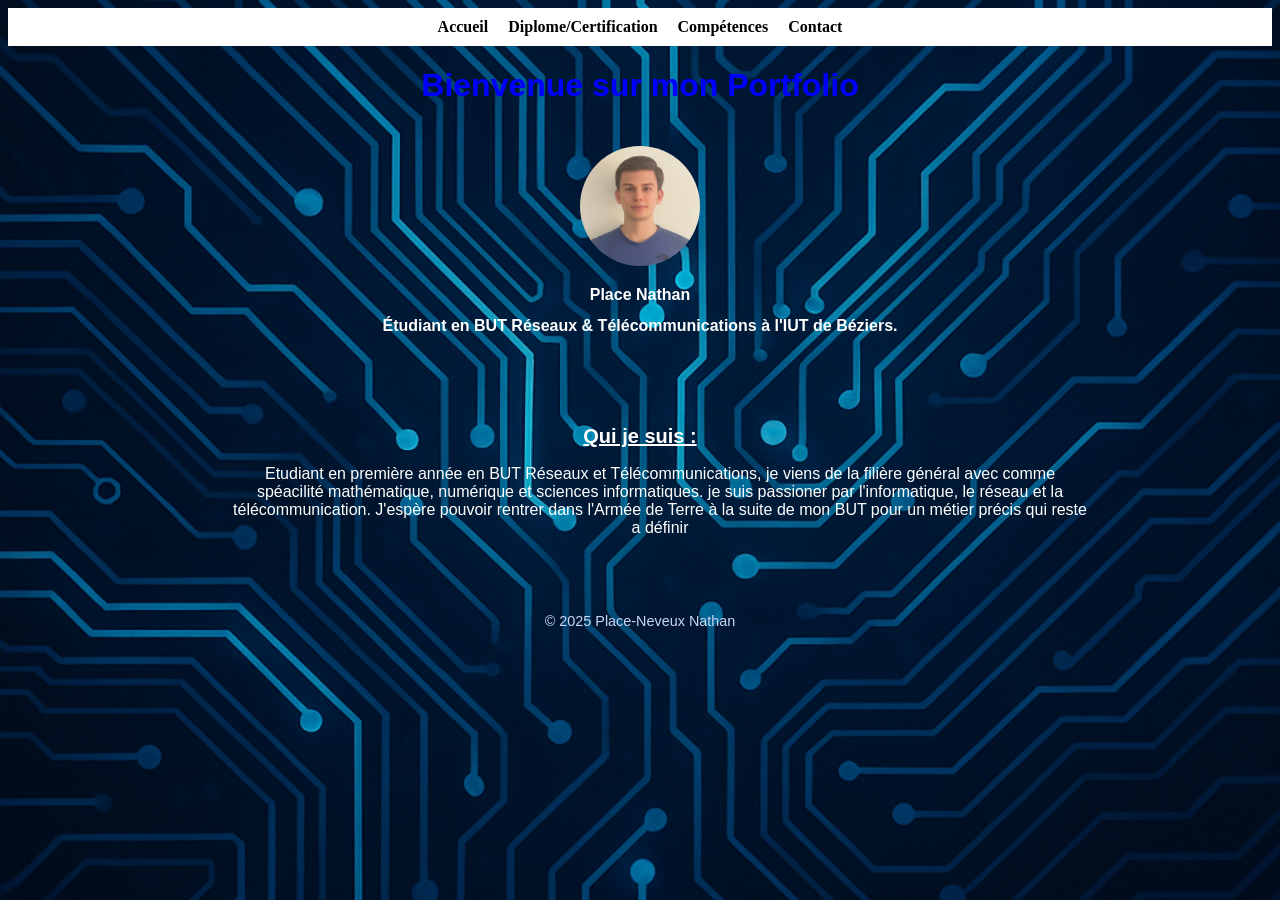
==== index.html @ a9f27a38 "portfolio1" ====
<!DOCTYPE html>
<html>
    <link rel="stylesheet" href="style.css"/>
<head>
    <meta charset="UTF-8" />
    <meta name="viewport" content="width=device-width, initial-scale=1.0" />
    <title>Portfolio presentation</title>
</head>
    <body> 
        <nav>
        <a href="index.html">Accueil</a>
        <a href="Diplomes_Certification.html">Diplome/Certification</a>
        <a href="Competence.html">Compétences</a>
        <a href="Contact.html">Contact</a>
        </nav>
        <h1 class="Accueil"> Bienvenue sur mon Portfolio </h1>
        <section class="tableau">
            <img src="Image.png" alt="Photo de profil" class="photo" />
            <h1 class="presentation_rapide">Place Nathan</h1>
            <h2 class="presentation_rapide">Étudiant en BUT Réseaux & Télécommunications à l'IUT de Béziers.</h2>
        </section>
        <section class="tableau1">
            <h2 class=presentation_rapide1> Qui je suis :</h2>
                <p class="qui_je_suis">
                Etudiant en première année en BUT Réseaux et Télécommunications, je viens de la filière général avec comme spéacilité mathématique, numérique et sciences informatiques. je suis passioner par l'informatique, le réseau et la télécommunication.
                J'espère pouvoir rentrer dans l'Armée de Terre à la suite de mon BUT pour un métier précis qui reste a définir
                </p>
        </section>
    <footer class="reserver">
    © 2025 Place-Neveux Nathan
    </footer>   
    </body>
</html>
---- style.css ----
body{
    background-image: url(background.png); 
    background-size: cover;
    background-repeat: no-repeat;	
    background-position: center;
    background-attachment: fixed
}





.Accueil{
    color: blue;
    text-align: center;
    font-family: Arial, Helvetica, sans-serif;
} 

.presentation_rapide{
    color: white;
    text-align: center;
    font-family: Arial, Helvetica, sans-serif;
    font-size: 16px
}

.presentation_rapide1{
    color: white;
    text-align: center;
    text-decoration: underline;
    font-family: Arial, Helvetica, sans-serif;
    font-size: 20px
}

.qui_je_suis{
    color: white;
    text-align: center;
    font-family: Arial, Helvetica, sans-serif;
    margin-left: 40px; 
}

.tab{
    margin-left: auto;
    margin-right: auto;
    border-collapse: collapse;
    border: 1px solid black;
    border-color: white;
}

.tableau{
    max-width: 600px;
    background: transparent;
    padding: 20px;
    margin: 20px auto;
    border-radius: 10px;
    box-shadow: 0 2px 10px rgba(0, 0, 0, 0);
}

.tableau1{
    max-width: 900px;
    background: transparent;
    padding: 20px;
    margin: 20px auto;
    border-radius: 10px;
    box-shadow: 0 2px 10px rgba(0, 0, 0, 0);
}

.photo {
    width: 120px;
    height: 120px;
    object-fit: cover;
    border-radius: 50%;
    display: block;
    margin: 0 auto 20px auto;
}

nav {
    background: white   ;
    padding: 10px;
    display: flex;
    justify-content: center;
    gap: 20px;
    box-shadow: 0 2px 6px rgba(0, 0, 0, 0);
    position: sticky;
    top: 0;
}
nav a {
    text-decoration: none;
    color: black;
    font-weight: bold;
}






.presentation_rapide2{
    color: white;
    text-align: center;
    text-decoration: underline;
    font-family: Arial, Helvetica, sans-serif;
    font-size: 30px
}

.competence {
    display: flex;
    justify-content: center;
    gap: 40px;
    padding: 20px;
    flex-wrap: wrap;
}


.competence1 {
    background: rgba(255, 255, 255, 0.05);
    border-radius: 15px;
    padding: 30px;
    width: 420px;
    box-shadow: 0 0 20px rgba(0, 0, 0, 0.3);
    backdrop-filter: blur(6px);
}

.competence2{
    color: white;
    text-align: center;
    font-family: Arial, Helvetica, sans-serif;
    font-size: 16px;
    text-decoration: underline;
}

.li{
    color: white;
    font-family: Arial, Helvetica, sans-serif;
    font-size: 16px
}






.contact-section {
    padding: 40px 20px;
    display: flex;
    justify-content: center;
}

.contact-card {
    width: 80%;
    max-width: 900px;
    background: rgba(255, 255, 255, 0.05);
    padding: 30px;
    border-radius: 15px;
    color: white;
    backdrop-filter: blur(6px);
    box-shadow: 0 0 20px rgba(0, 0, 0, 0.4);
}

.contact-title {
    font-size: 1.2rem;
    margin-bottom: 25px;
}

.contact-info {
    margin-bottom: 25px;
}

.contact-buttons {
    display: flex;
    gap: 20px;
    flex-wrap: wrap;
}
.btn {
    padding: 12px 25px;
    border-radius: 25px;
    background: transparent;
    border: 1px solid white;
    color: white;
    text-decoration: none;
    transition: 0.3s;
}

.btn:hover {
    background: rgba(74, 163, 255, 0.2);
}

.btn-blue {
    background: linear-gradient(90deg, #00aaff, #0066ff);
    border: none;
    
}

.btn-blue:hover {
    opacity: 0.8;
}


.info-block {
    margin-bottom: 15px;
    
}

.info-block label {
    display: block;
    font-size: 22px;
    color: white;
    margin-bottom: 3px;
    font-weight: normal;
    font-family: Arial, Helvetica, sans-serif;
    margin-bottom: 10px

}

.info-block span {
    font-size: 18px;
    font-family: Arial, Helvetica, sans-serif;
    margin-top: 10px;
}


.Contact_1{
    color: white;
    text-align: center;
    text-decoration: underline;
    font-family: Arial, Helvetica, sans-serif;
    font-size: 30px;
}

.Contact_2{
    font-weight: normal !important;
}






.zoomable {
    width:400px;
    cursor: pointer;
    transition: transform 0.3s;
    border-radius: 8px;
}

.zoomable:hover {
    transform: scale(1.5);
}

.p_1{
    color: white;
    text-align: left;
    margin-bottom: 20px;
    font-size: 25px;
    font-family: Arial, Helvetica, sans-serif;
}

.p_2{
    color: white;
    text-align: left;
    margin-bottom: 25px;
    font-size: 16px;
    font-family: Arial, Helvetica, sans-serif;
}

.p_3{
    color: white;
    text-align: left;
    margin-top: 70px;
    margin-bottom: 70px;
    font-size: 25px;
    font-family: Arial, Helvetica, sans-serif;
}
.diplome{
    color: white;
    text-align: center;
    font-family: Arial, Helvetica, sans-serif;
    font-size: 16px;
    text-decoration: underline;
    margin-bottom: 24px;
    font-size: 30px;
}

.diplome_2{
    background: rgba(255, 255, 255, 0.05); 
    border-radius: 15px;
    padding: 30px;
    width: 550px;
    box-shadow: 0 0 20px rgba(0, 0, 0, 0.3);
    backdrop-filter: blur(6px);  
}

.image-container {
    display: flex;
    margin-left: 34px;
    font-family: Arial, Helvetica, sans-serif;
}

.reserver {
    text-align: center;
    color: #cbd5f5;
    padding: 20px;
    font-size: 0.9rem;
    font-family: Arial, Helvetica, sans-serif;
}
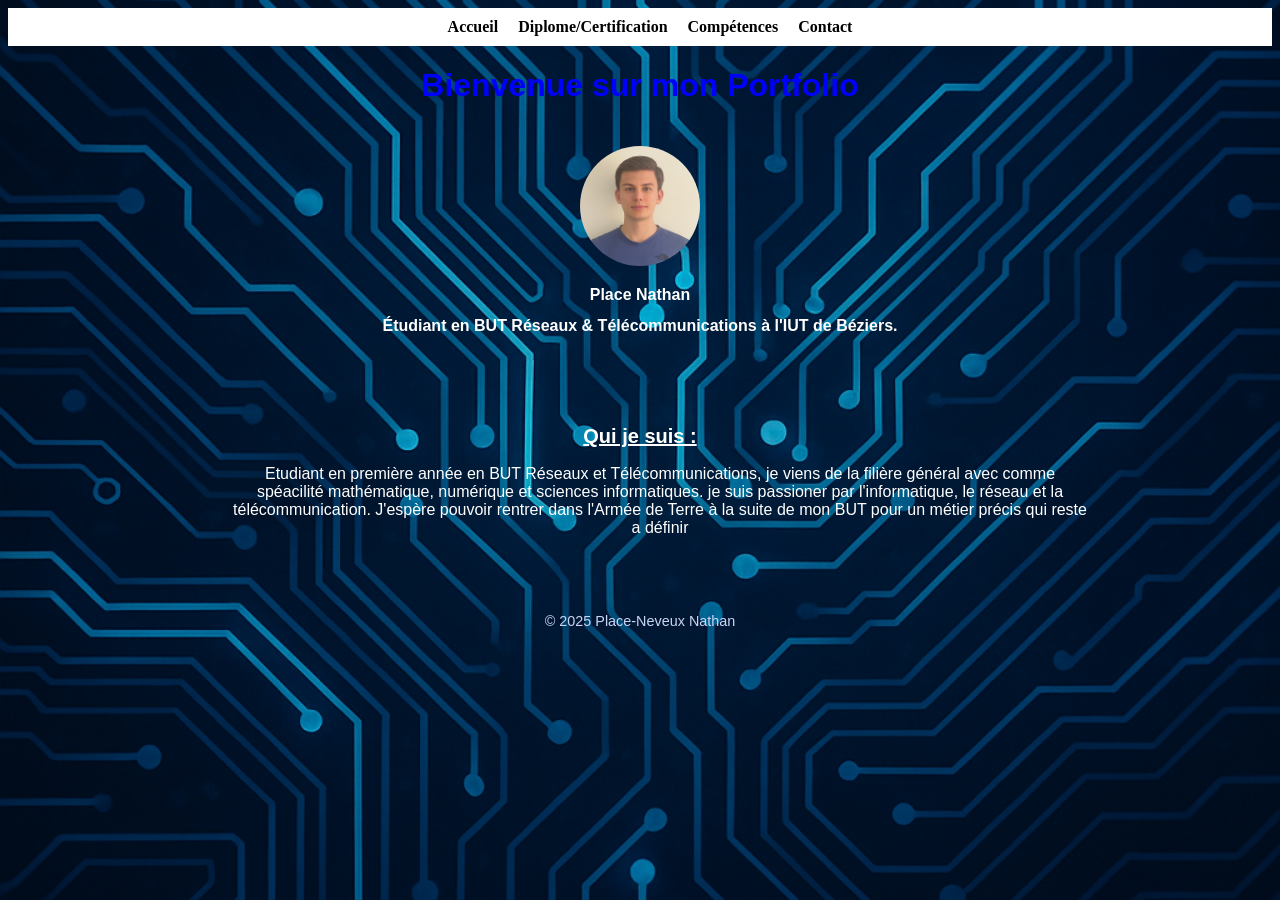
==== commit 4c32add5: "Update index.html" ====
--- a/index.html
+++ b/index.html
@@ -8,6 +8,17 @@
 </head>
     <body> 
         <nav>
+            <div id="google_translate_element"></div>
+            <script type="text/javascript">
+                function googleTranslateElementInit() {
+                new google.translate.TranslateElement({
+                    pageLanguage: 'fr',
+                    includedLanguages: 'en',
+                    layout: google.translate.TranslateElement.InlineLayout.SIMPLE
+                }, 'google_translate_element');
+                }
+            </script>            
+            <script type="text/javascript" src="//translate.google.com/translate_a/element.js?cb=googleTranslateElementInit"></script>
         <a href="index.html">Accueil</a>
         <a href="Diplomes_Certification.html">Diplome/Certification</a>
         <a href="Competence.html">Compétences</a>
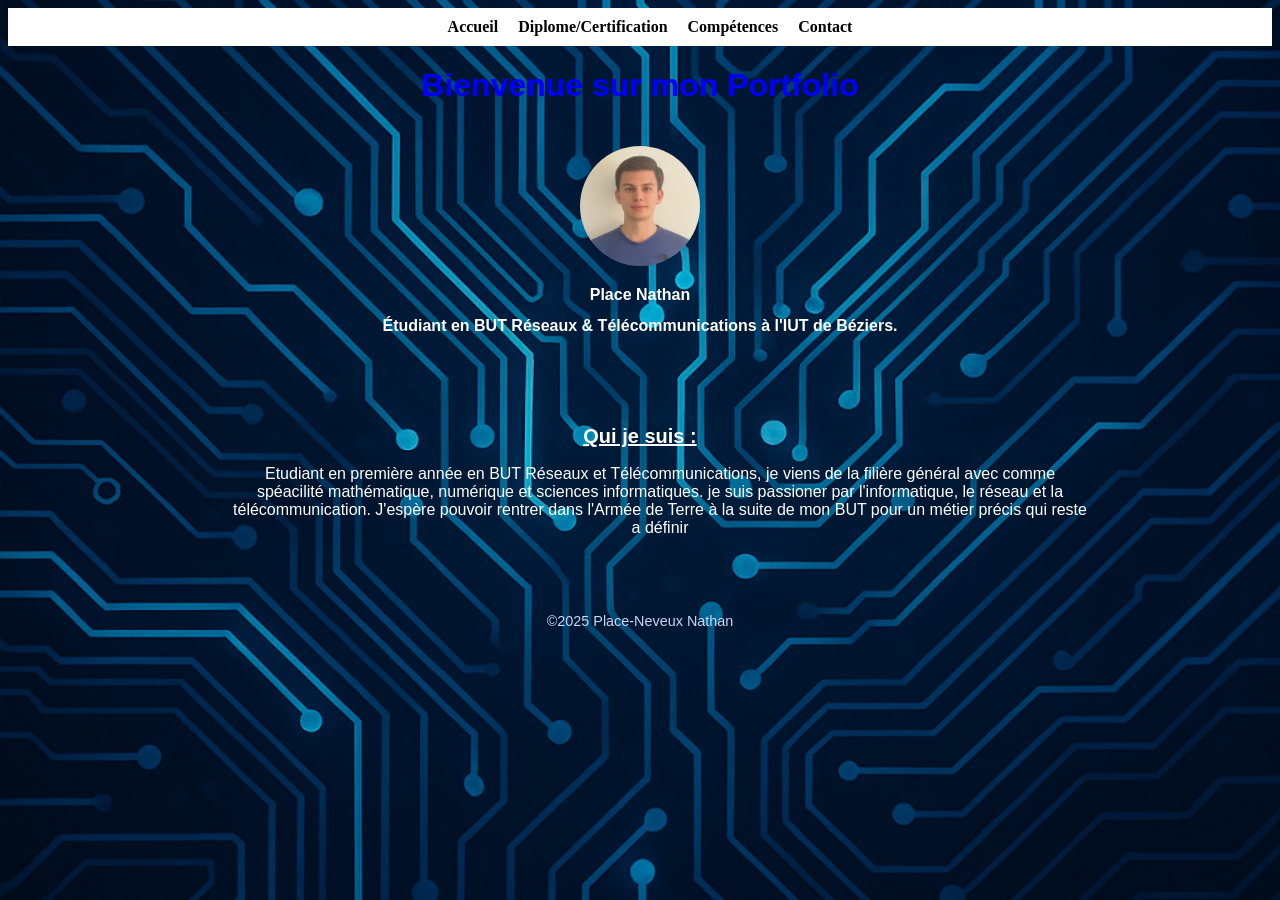
==== commit e2f20e6b: "Update index.html" ====
--- a/index.html
+++ b/index.html
@@ -38,7 +38,7 @@
                 </p>
         </section>
     <footer class="reserver">
-    © 2025 Place-Neveux Nathan
+    ©2025 Place-Neveux Nathan
     </footer>   
     </body>
 </html>
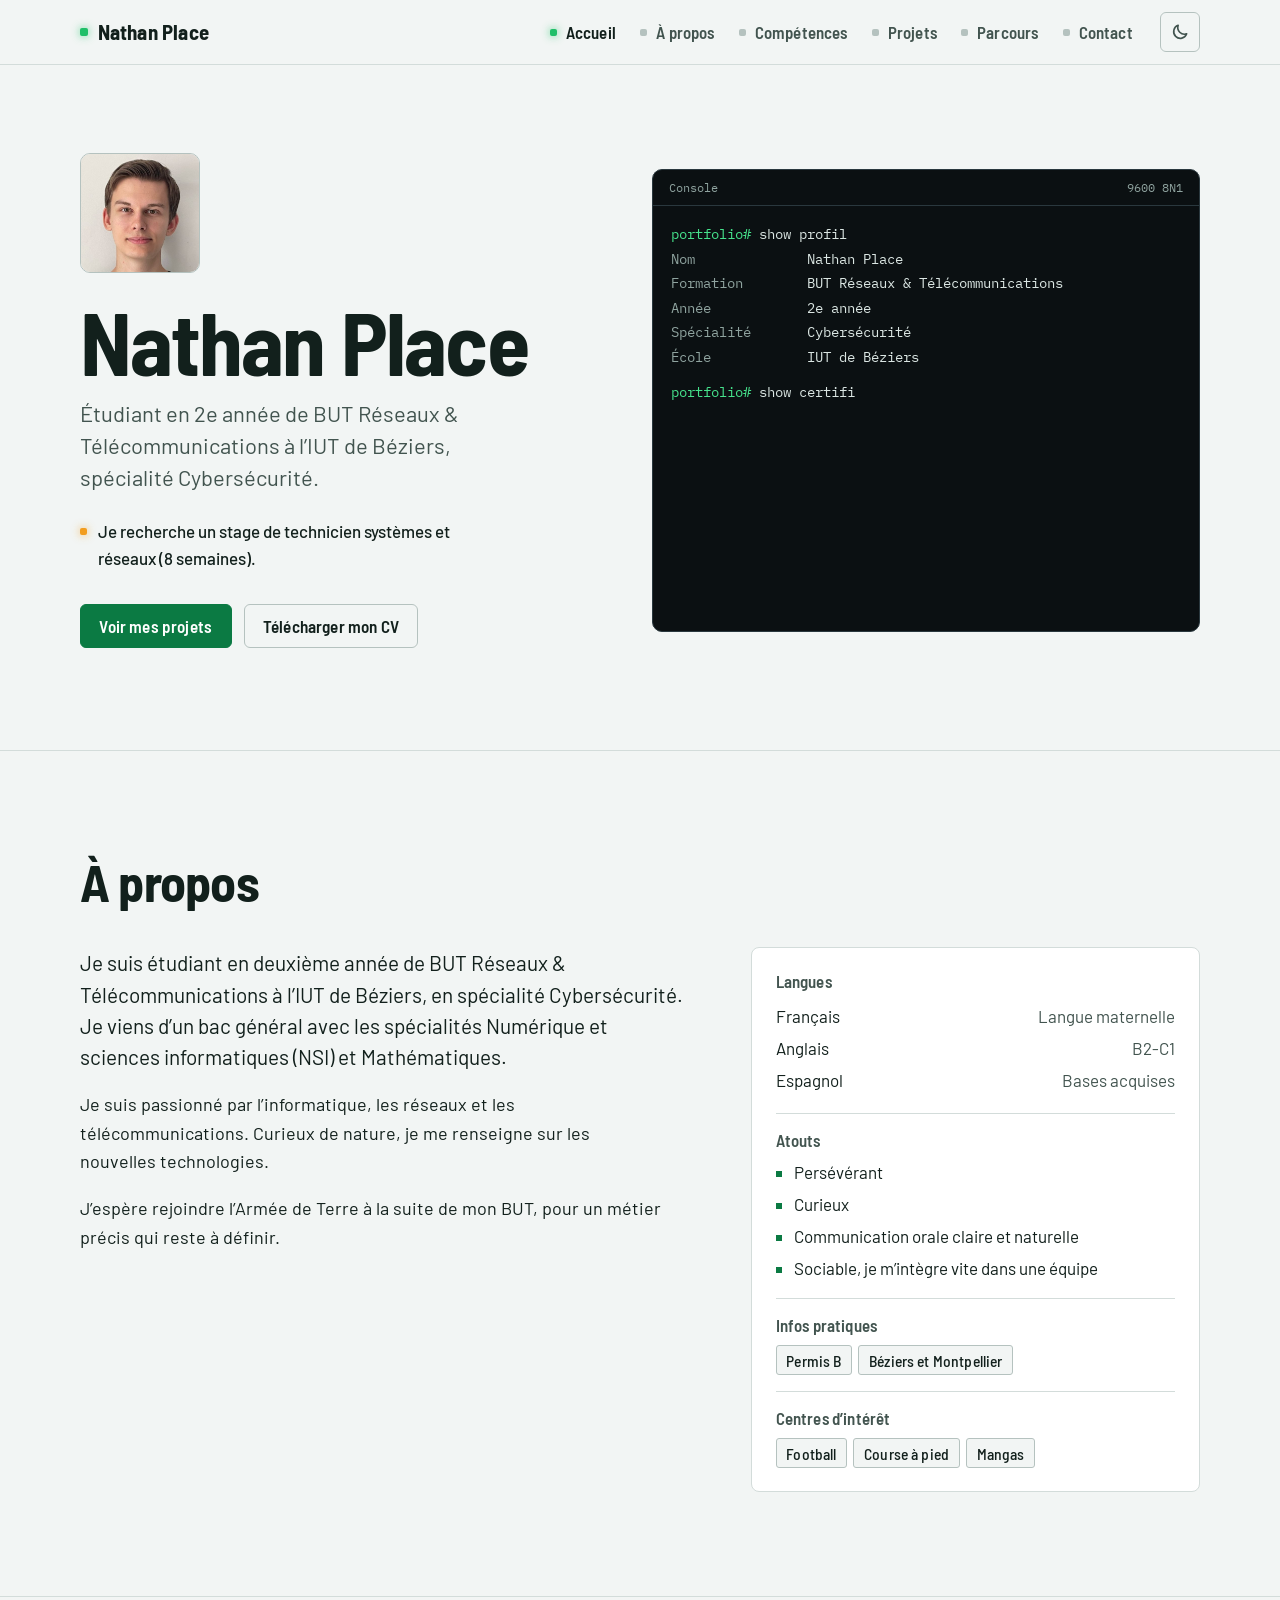
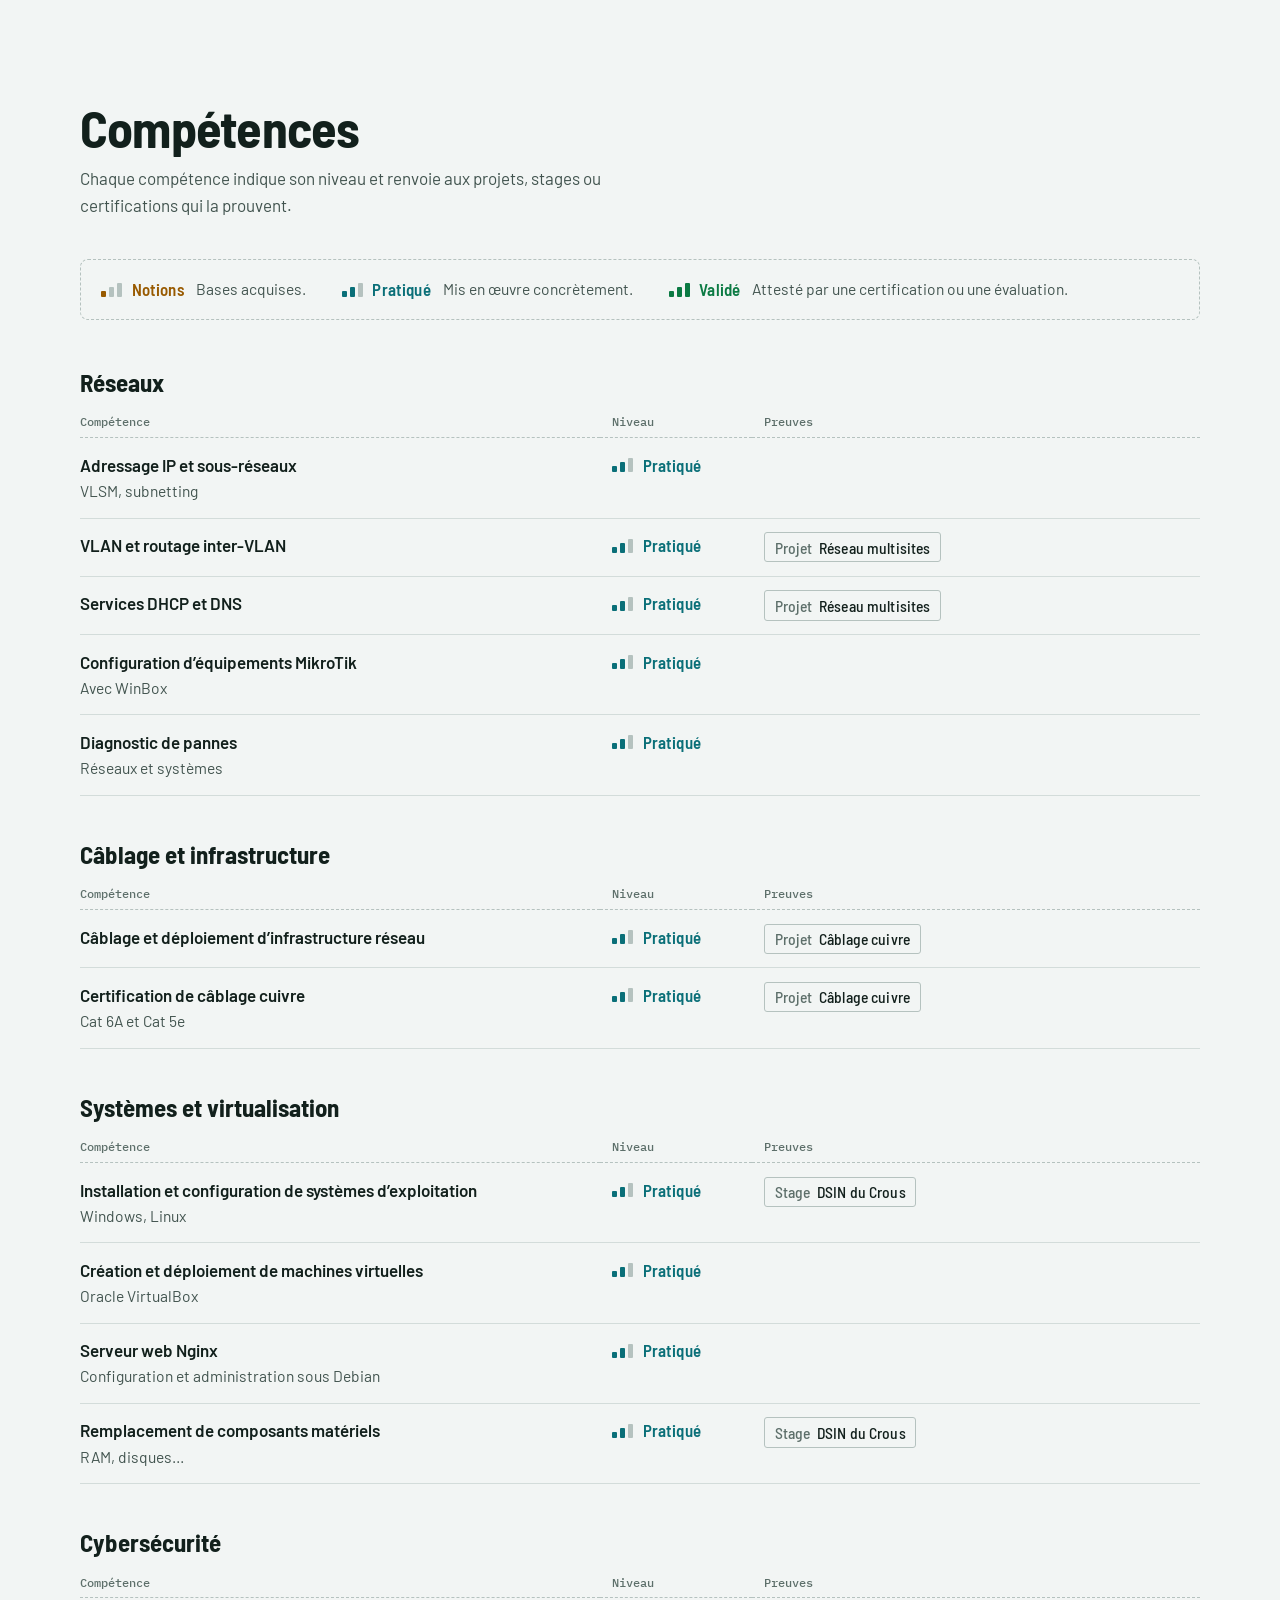
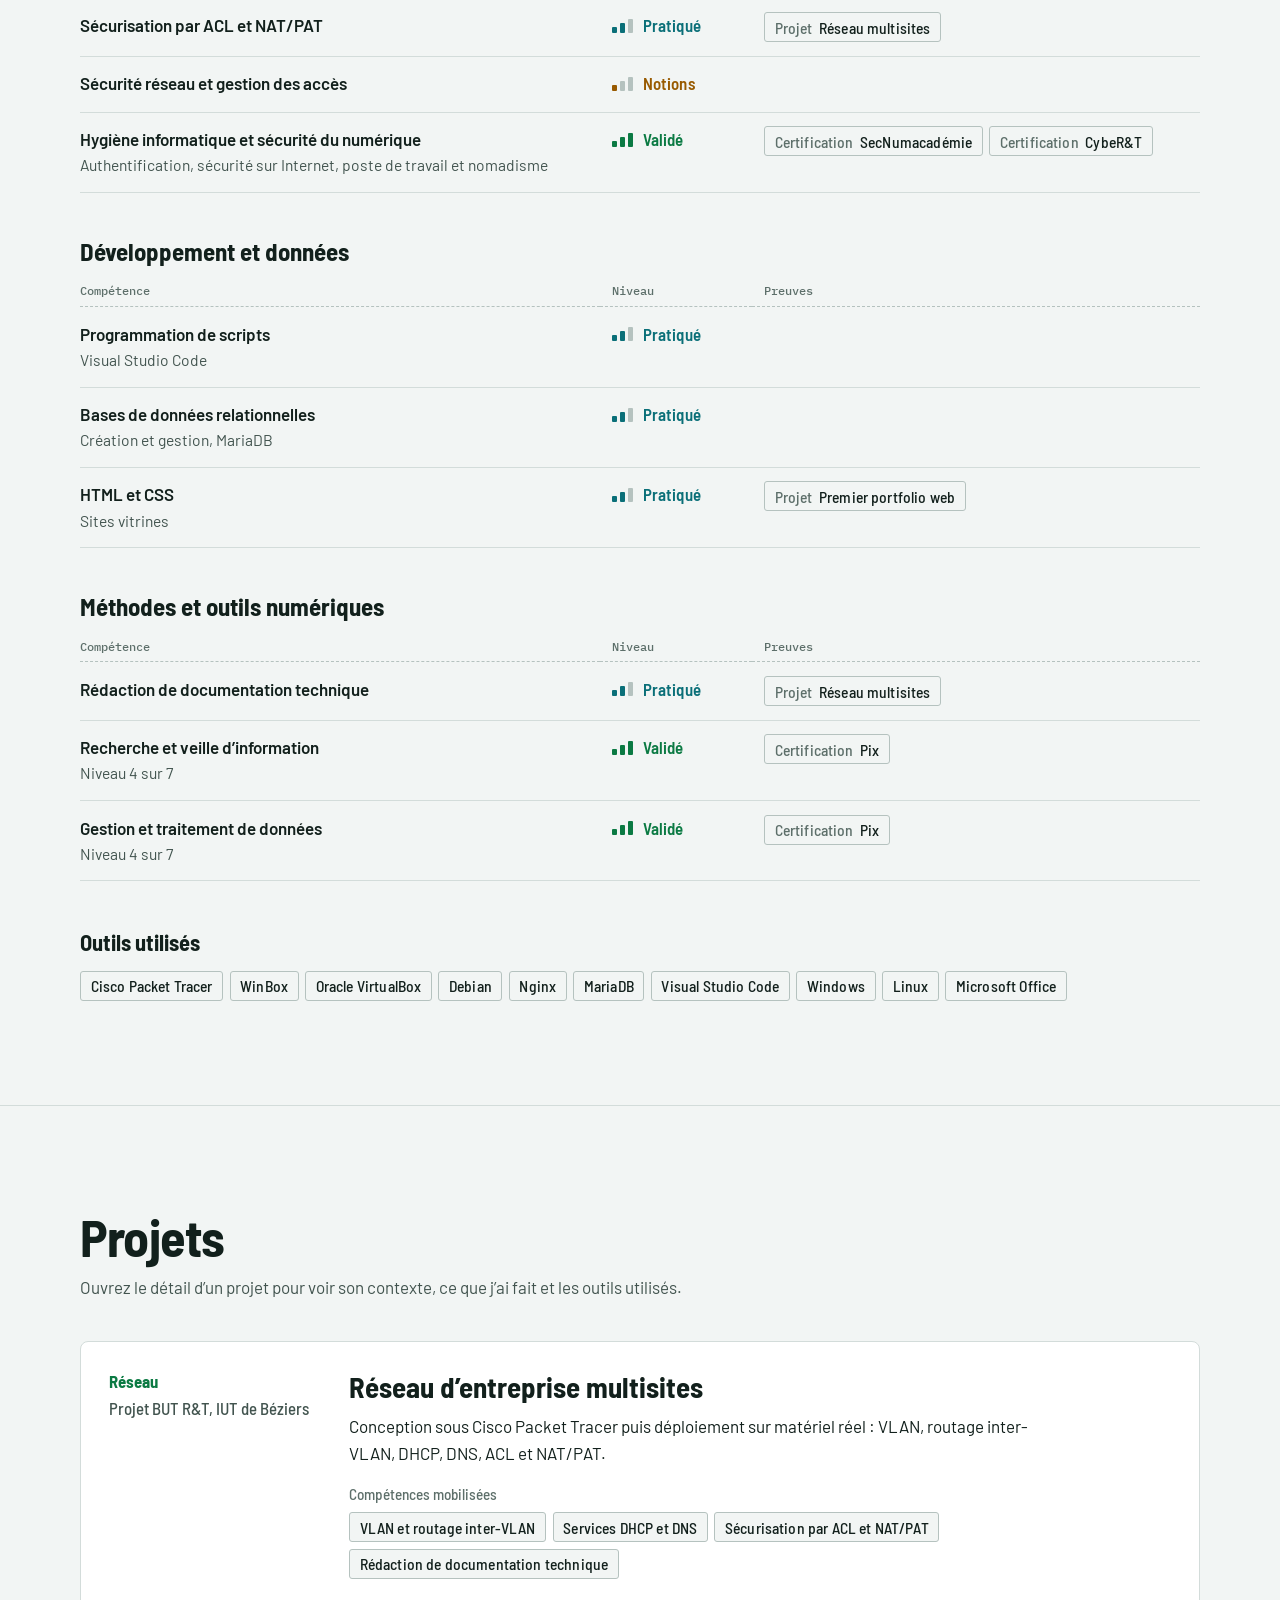
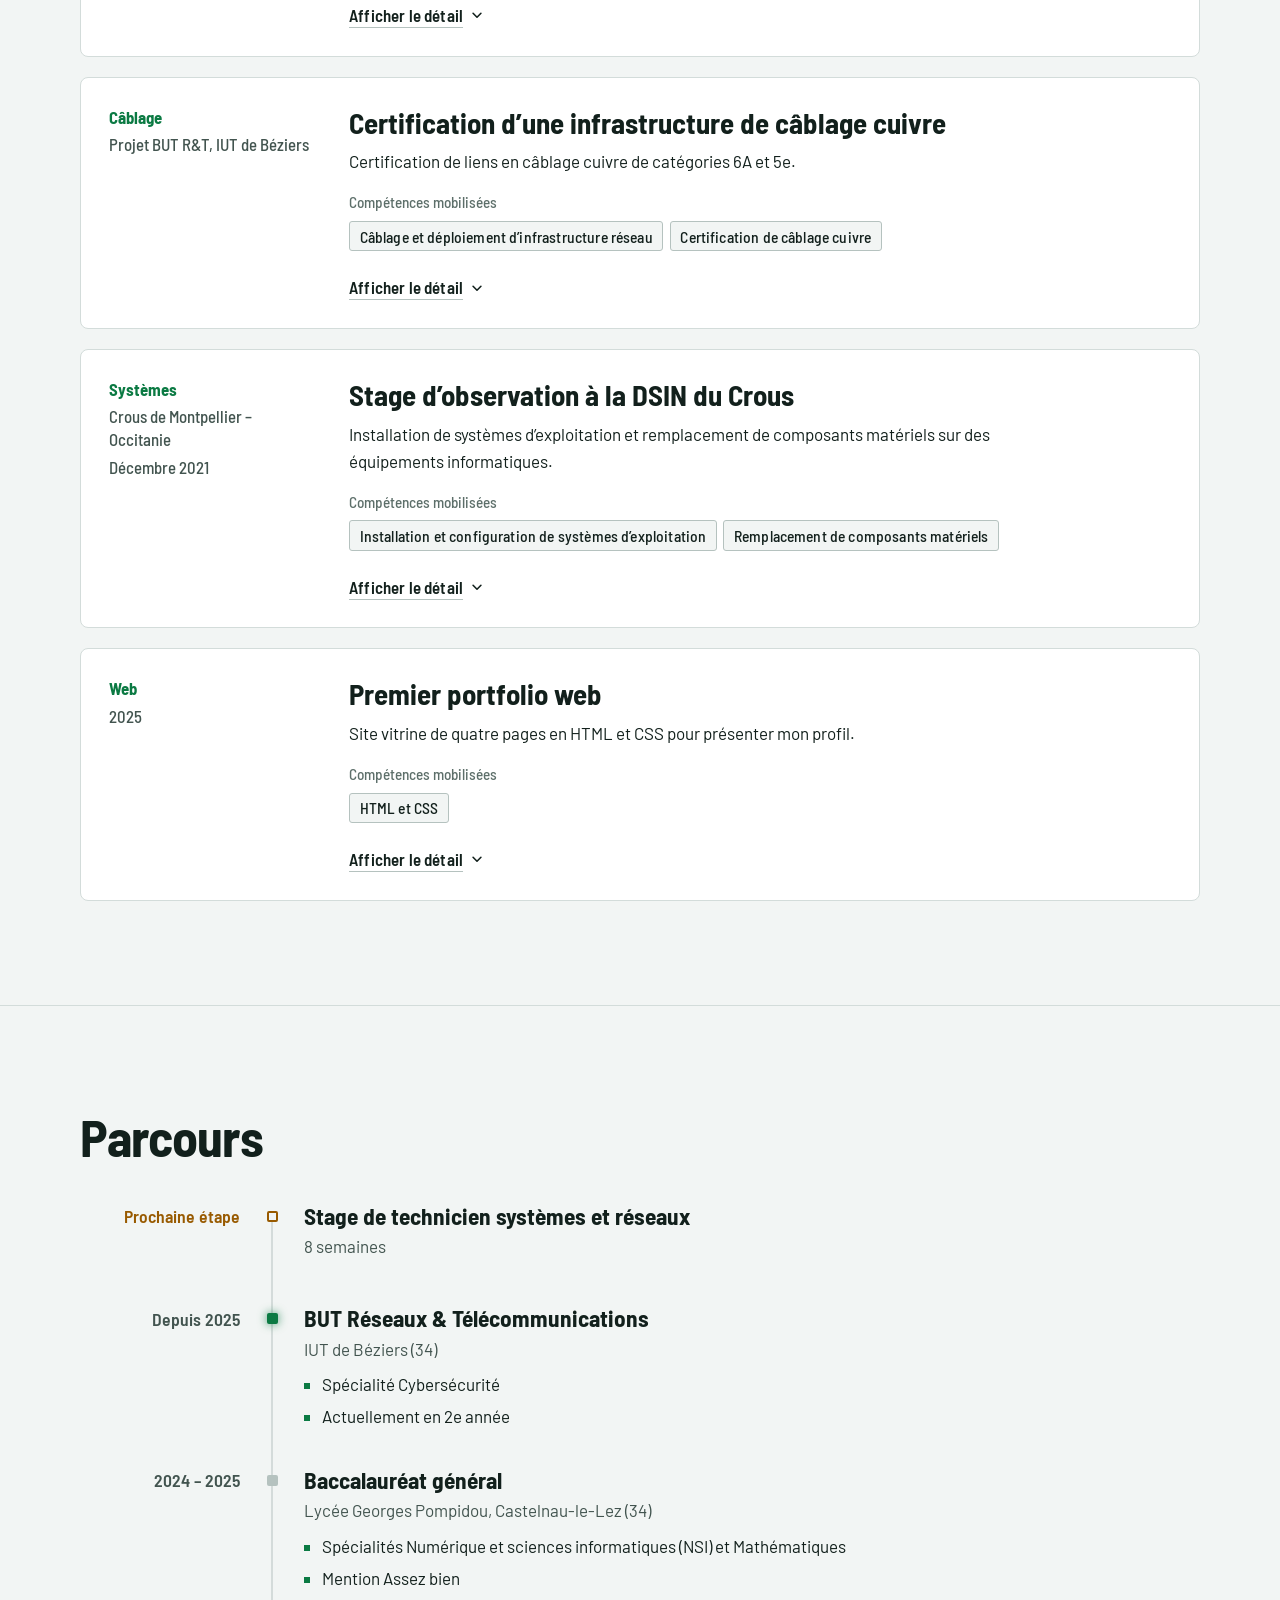
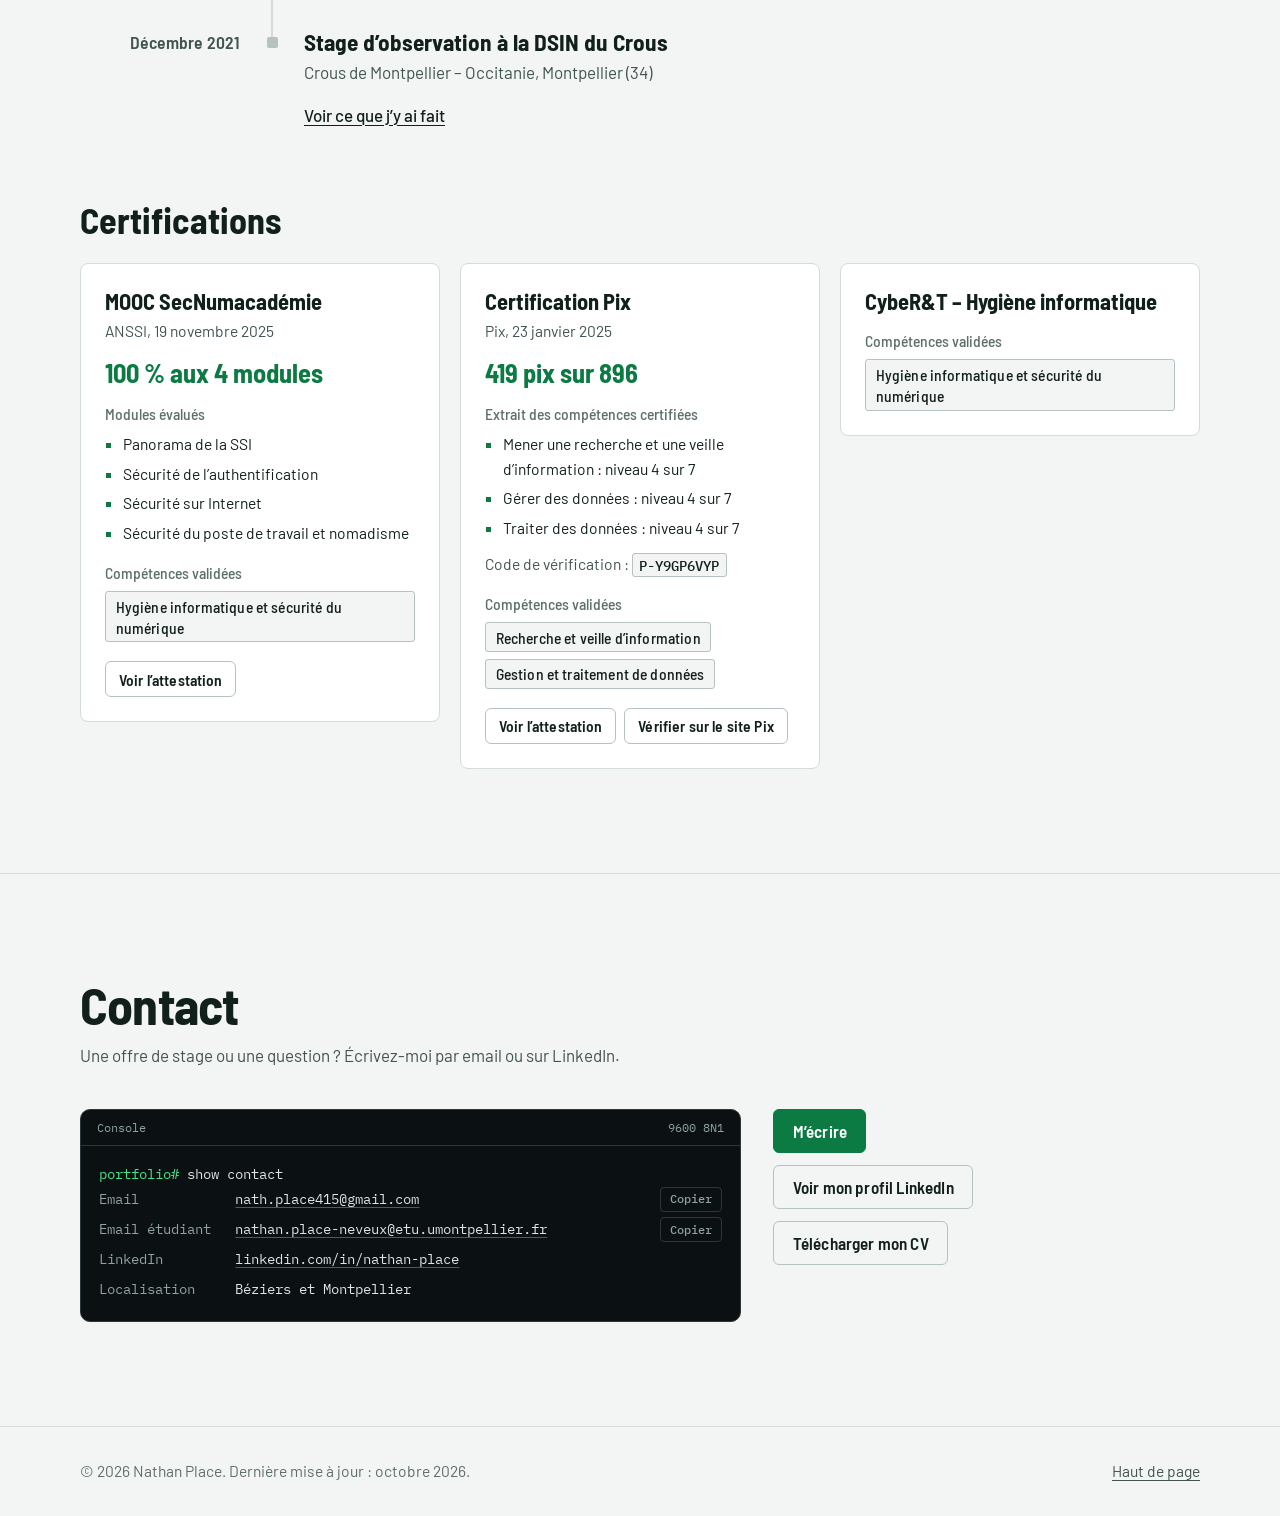
==== commit 7a2c7e2b: "V1.2 Test 1" ====
--- a/index.html
+++ b/index.html
@@ -1,44 +1,153 @@
-<!DOCTYPE html>
-<html>
-    <link rel="stylesheet" href="style.css"/>
+<!doctype html>
+<html lang="fr" data-theme="dark">
 <head>
-    <meta charset="UTF-8" />
-    <meta name="viewport" content="width=device-width, initial-scale=1.0" />
-    <title>Portfolio presentation</title>
+  <meta charset="utf-8">
+  <meta name="viewport" content="width=device-width, initial-scale=1">
+
+  <!-- Titre de l'onglet et description pour Google et LinkedIn -->
+  <title>Nathan Place, portfolio réseaux et cybersécurité</title>
+  <meta name="description" content="Portfolio de Nathan Place, étudiant en BUT Réseaux & Télécommunications (spécialité Cybersécurité) à l'IUT de Béziers : compétences, projets, parcours et contact.">
+
+  <!-- Aperçu affiché quand le lien est partagé (LinkedIn, messageries).
+       Une fois le site en ligne, remplace images/apercu-lien.png par l'adresse
+       complète, par exemple https://ton-pseudo.github.io/portfolio/images/apercu-lien.png -->
+  <meta property="og:type" content="website">
+  <meta property="og:title" content="Nathan Place, portfolio réseaux et cybersécurité">
+  <meta property="og:description" content="Étudiant en BUT Réseaux & Télécommunications à l'IUT de Béziers, spécialité Cybersécurité. Compétences, projets et parcours.">
+  <meta property="og:image" content="images/apercu-lien.png">
+  <meta name="twitter:card" content="summary_large_image">
+
+  <meta name="theme-color" content="#0f1416">
+  <link rel="icon" href="images/favicon.svg" type="image/svg+xml">
+
+  <!-- Applique le thème clair ou sombre avant l'affichage (évite un flash) -->
+  <script>
+    (function () {
+      var theme = "dark";
+      try {
+        theme = localStorage.getItem("theme") ||
+          (window.matchMedia("(prefers-color-scheme: light)").matches ? "light" : "dark");
+      } catch (e) {}
+      document.documentElement.setAttribute("data-theme", theme);
+    })();
+  </script>
+
+  <link rel="stylesheet" href="couleurs.css">
+  <link rel="stylesheet" href="style.css">
 </head>
-    <body> 
-        <nav>
-            <div id="google_translate_element"></div>
-            <script type="text/javascript">
-                function googleTranslateElementInit() {
-                new google.translate.TranslateElement({
-                    pageLanguage: 'fr',
-                    includedLanguages: 'en',
-                    layout: google.translate.TranslateElement.InlineLayout.SIMPLE
-                }, 'google_translate_element');
-                }
-            </script>            
-            <script type="text/javascript" src="//translate.google.com/translate_a/element.js?cb=googleTranslateElementInit"></script>
-        <a href="index.html">Accueil</a>
-        <a href="Diplomes_Certification.html">Diplome/Certification</a>
-        <a href="Competence.html">Compétences</a>
-        <a href="Contact.html">Contact</a>
-        </nav>
-        <h1 class="Accueil"> Bienvenue sur mon Portfolio </h1>
-        <section class="tableau">
-            <img src="Image.png" alt="Photo de profil" class="photo" />
-            <h1 class="presentation_rapide">Place Nathan</h1>
-            <h2 class="presentation_rapide">Étudiant en BUT Réseaux & Télécommunications à l'IUT de Béziers.</h2>
-        </section>
-        <section class="tableau1">
-            <h2 class=presentation_rapide1> Qui je suis :</h2>
-                <p class="qui_je_suis">
-                Etudiant en première année en BUT Réseaux et Télécommunications, je viens de la filière général avec comme spéacilité mathématique, numérique et sciences informatiques. je suis passioner par l'informatique, le réseau et la télécommunication.
-                J'espère pouvoir rentrer dans l'Armée de Terre à la suite de mon BUT pour un métier précis qui reste a définir
-                </p>
-        </section>
-    <footer class="reserver">
-    ©2025 Place-Neveux Nathan
-    </footer>   
-    </body>
-</html>+<body>
+  <a class="lien-evitement" href="#contenu">Aller au contenu</a>
+
+  <header class="entete">
+    <div class="conteneur entete__barre">
+      <a class="marque" href="#accueil">
+        <span class="marque__led" aria-hidden="true"></span>
+        <span class="marque__nom">Nathan Place</span>
+      </a>
+
+      <nav class="nav" aria-label="Navigation principale">
+        <button class="nav__bouton" type="button" aria-expanded="false" aria-controls="nav-liste">
+          <svg viewBox="0 0 24 24" width="20" height="20" aria-hidden="true"><path d="M4 7h16M4 12h16M4 17h16" stroke="currentColor" stroke-width="2" stroke-linecap="round" fill="none"/></svg>
+          <span>Menu</span>
+        </button>
+        <ul class="nav__liste" id="nav-liste">
+          <li><a class="nav__lien" href="#accueil"><span class="led" aria-hidden="true"></span>Accueil</a></li>
+          <li><a class="nav__lien" href="#a-propos"><span class="led" aria-hidden="true"></span>À propos</a></li>
+          <li><a class="nav__lien" href="#competences"><span class="led" aria-hidden="true"></span>Compétences</a></li>
+          <li><a class="nav__lien" href="#projets"><span class="led" aria-hidden="true"></span>Projets</a></li>
+          <li><a class="nav__lien" href="#parcours"><span class="led" aria-hidden="true"></span>Parcours</a></li>
+          <li><a class="nav__lien" href="#contact"><span class="led" aria-hidden="true"></span>Contact</a></li>
+        </ul>
+      </nav>
+
+      <button class="theme-bouton" type="button" aria-label="Passer en mode clair">
+        <svg class="icone-soleil" viewBox="0 0 24 24" width="20" height="20" aria-hidden="true"><circle cx="12" cy="12" r="4.2" fill="none" stroke="currentColor" stroke-width="2"/><path d="M12 2.5v2.2M12 19.3v2.2M2.5 12h2.2M19.3 12h2.2M5.3 5.3l1.6 1.6M17.1 17.1l1.6 1.6M5.3 18.7l1.6-1.6M17.1 6.9l1.6-1.6" stroke="currentColor" stroke-width="2" stroke-linecap="round"/></svg>
+        <svg class="icone-lune" viewBox="0 0 24 24" width="20" height="20" aria-hidden="true"><path d="M20 14.2A8 8 0 0 1 9.8 4a8 8 0 1 0 10.2 10.2Z" fill="none" stroke="currentColor" stroke-width="2" stroke-linejoin="round"/></svg>
+      </button>
+    </div>
+  </header>
+
+  <main id="contenu">
+    <!-- Le contenu de chaque section vient de contenu.js -->
+    <section class="hero" id="accueil" data-rendu="accueil"></section>
+
+    <section class="section" id="a-propos" aria-labelledby="titre-a-propos">
+      <div class="conteneur">
+        <h2 class="section__titre" id="titre-a-propos">À propos</h2>
+        <div data-rendu="a-propos"></div>
+      </div>
+    </section>
+
+    <section class="section" id="competences" aria-labelledby="titre-competences">
+      <div class="conteneur">
+        <h2 class="section__titre" id="titre-competences">Compétences</h2>
+        <p class="section__intro" data-intro="competences"></p>
+        <div data-rendu="competences"></div>
+      </div>
+    </section>
+
+    <section class="section" id="projets" aria-labelledby="titre-projets">
+      <div class="conteneur">
+        <h2 class="section__titre" id="titre-projets">Projets</h2>
+        <p class="section__intro" data-intro="projets"></p>
+        <div class="projets" data-rendu="projets"></div>
+      </div>
+    </section>
+
+    <section class="section" id="parcours" aria-labelledby="titre-parcours">
+      <div class="conteneur">
+        <h2 class="section__titre" id="titre-parcours">Parcours</h2>
+        <div data-rendu="parcours"></div>
+
+        <h3 class="sous-section__titre" id="certifications">Certifications</h3>
+        <div class="certifs" data-rendu="certifications"></div>
+      </div>
+    </section>
+
+    <section class="section" id="contact" aria-labelledby="titre-contact">
+      <div class="conteneur">
+        <h2 class="section__titre" id="titre-contact">Contact</h2>
+        <p class="section__intro" data-intro="contact"></p>
+        <div data-rendu="contact"></div>
+      </div>
+    </section>
+  </main>
+
+  <footer class="pied">
+    <div class="conteneur pied__barre">
+      <p data-rendu="pied"></p>
+      <a href="#accueil">Haut de page</a>
+    </div>
+  </footer>
+
+  <!-- Fenêtre d'affichage des attestations -->
+  <dialog class="visionneuse" aria-labelledby="visionneuse-titre">
+    <div class="visionneuse__barre">
+      <p class="visionneuse__titre" id="visionneuse-titre"></p>
+      <div class="visionneuse__actions">
+        <a class="bouton bouton--petit visionneuse__ouvrir" href="#" target="_blank" rel="noopener">Ouvrir en grand</a>
+        <button class="bouton bouton--petit visionneuse__fermer" type="button">Fermer</button>
+      </div>
+    </div>
+    <img class="visionneuse__image" src="data:," alt="">
+  </dialog>
+
+  <p class="vh" aria-live="polite" data-annonce></p>
+
+  <noscript>
+    <p class="noscript">Ce portfolio a besoin de JavaScript pour s’afficher. Activez-le dans votre navigateur, ou téléchargez directement le <a href="CV_Nathan_Place.pdf">CV de Nathan Place</a>.</p>
+  </noscript>
+
+  <!-- Repère les erreurs de contenu.js pour les afficher clairement -->
+  <script>
+    window.erreursContenu = [];
+    window.addEventListener("error", function (e) {
+      if (e.filename && e.filename.indexOf("contenu.js") !== -1) {
+        window.erreursContenu.push("Ligne " + e.lineno + " : " + e.message);
+      }
+    });
+  </script>
+  <script src="contenu.js"></script>
+  <script src="script.js"></script>
+</body>
+</html>
--- a/couleurs.css
+++ b/couleurs.css
@@ -0,0 +1,81 @@
+/* ==========================================================================
+   COULEURS ET POLICES
+   --------------------------------------------------------------------------
+   C'est le fichier à modifier pour changer l'identité visuelle du site.
+   Chaque couleur existe en deux versions : thème sombre (par défaut) et
+   thème clair. Change une valeur hexadécimale (#rrggbb), enregistre et
+   recharge la page.
+
+   Pour changer la couleur principale du site, il suffit de modifier
+   --vert dans les deux thèmes.
+   ========================================================================== */
+
+/* ---------- Thème sombre (par défaut) ---------- */
+:root,
+:root[data-theme="dark"] {
+  color-scheme: dark;
+
+  /* Fonds */
+  --fond: #0f1416;            /* fond de la page : acier de baie réseau */
+  --surface: #161e21;         /* panneaux (projets, certifications…) */
+  --surface-forte: #1c262a;   /* survol des éléments */
+  --bordure: #26343a;         /* traits et contours */
+  --bordure-forte: #36474e;   /* contours plus visibles */
+
+  /* Textes */
+  --texte: #dbe6e3;           /* texte principal */
+  --texte-doux: #9db0ab;      /* texte secondaire */
+  --texte-discret: #7b8f94;   /* petites mentions */
+
+  /* Couleurs d'accent, inspirées des LED et des câbles */
+  --vert: #46e38c;            /* LED « link up » : couleur principale, niveau Validé */
+  --aqua: #3fd0d4;            /* fibre OM3 : niveau Pratiqué, liens au survol */
+  --ambre: #ffb547;           /* LED d'activité : niveau Notions, « en recherche » */
+  --sur-vert: #062113;        /* texte posé sur un bouton vert */
+
+  /* Petites LED (menu, statut « en recherche ») */
+  --led-allumee: #46e38c;
+  --led-activite: #ffb547;
+  --led-eteinte: #36474e;
+}
+
+/* ---------- Thème clair ---------- */
+:root[data-theme="light"] {
+  color-scheme: light;
+
+  --fond: #f2f5f4;
+  --surface: #ffffff;
+  --surface-forte: #e8eeec;
+  --bordure: #d3dcda;
+  --bordure-forte: #b5c2bf;
+
+  --texte: #12201c;
+  --texte-doux: #42544f;
+  --texte-discret: #5d6f6a;
+
+  --vert: #0b7a43;
+  --aqua: #0a6f78;
+  --ambre: #985a00;
+  --sur-vert: #ffffff;
+
+  --led-allumee: #1fbf68;
+  --led-activite: #f29d1f;
+  --led-eteinte: #b5c2bf;
+}
+
+/* ---------- Console (reste sombre dans les deux thèmes) ---------- */
+:root {
+  --console-fond: #0b1012;
+  --console-bordure: #2a383e;
+  --console-texte: #dbe6e3;
+  --console-cle: #8fa39f;
+  --console-invite: #46e38c;
+  --console-led: #ffb547;
+}
+
+/* ---------- Polices (fichiers dans le dossier polices/) ---------- */
+:root {
+  --police-titres: "Barlow Semi Condensed", "Arial Narrow", sans-serif;
+  --police-texte: "Barlow", "Segoe UI", system-ui, sans-serif;
+  --police-console: "IBM Plex Mono", ui-monospace, Consolas, monospace;
+}
--- a/style.css
+++ b/style.css
@@ -1,304 +1,568 @@
-body{
-    background-image: url(background.png); 
-    background-size: cover;
-    background-repeat: no-repeat;	
-    background-position: center;
-    background-attachment: fixed
-}
-
-
-
-
-
-.Accueil{
-    color: blue;
-    text-align: center;
-    font-family: Arial, Helvetica, sans-serif;
-} 
-
-.presentation_rapide{
-    color: white;
-    text-align: center;
-    font-family: Arial, Helvetica, sans-serif;
-    font-size: 16px
-}
-
-.presentation_rapide1{
-    color: white;
-    text-align: center;
-    text-decoration: underline;
-    font-family: Arial, Helvetica, sans-serif;
-    font-size: 20px
-}
-
-.qui_je_suis{
-    color: white;
-    text-align: center;
-    font-family: Arial, Helvetica, sans-serif;
-    margin-left: 40px; 
-}
-
-.tab{
-    margin-left: auto;
-    margin-right: auto;
-    border-collapse: collapse;
-    border: 1px solid black;
-    border-color: white;
-}
-
-.tableau{
-    max-width: 600px;
-    background: transparent;
-    padding: 20px;
-    margin: 20px auto;
-    border-radius: 10px;
-    box-shadow: 0 2px 10px rgba(0, 0, 0, 0);
-}
-
-.tableau1{
-    max-width: 900px;
-    background: transparent;
-    padding: 20px;
-    margin: 20px auto;
-    border-radius: 10px;
-    box-shadow: 0 2px 10px rgba(0, 0, 0, 0);
-}
-
-.photo {
-    width: 120px;
-    height: 120px;
-    object-fit: cover;
-    border-radius: 50%;
-    display: block;
-    margin: 0 auto 20px auto;
-}
-
-nav {
-    background: white   ;
-    padding: 10px;
-    display: flex;
-    justify-content: center;
-    gap: 20px;
-    box-shadow: 0 2px 6px rgba(0, 0, 0, 0);
-    position: sticky;
-    top: 0;
-}
-nav a {
-    text-decoration: none;
-    color: black;
-    font-weight: bold;
-}
-
-
-
-
-
-
-.presentation_rapide2{
-    color: white;
-    text-align: center;
-    text-decoration: underline;
-    font-family: Arial, Helvetica, sans-serif;
-    font-size: 30px
-}
-
-.competence {
-    display: flex;
-    justify-content: center;
-    gap: 40px;
-    padding: 20px;
-    flex-wrap: wrap;
-}
-
-
-.competence1 {
-    background: rgba(255, 255, 255, 0.05);
-    border-radius: 15px;
-    padding: 30px;
-    width: 420px;
-    box-shadow: 0 0 20px rgba(0, 0, 0, 0.3);
-    backdrop-filter: blur(6px);
-}
-
-.competence2{
-    color: white;
-    text-align: center;
-    font-family: Arial, Helvetica, sans-serif;
-    font-size: 16px;
-    text-decoration: underline;
-}
-
-.li{
-    color: white;
-    font-family: Arial, Helvetica, sans-serif;
-    font-size: 16px
-}
-
-
-
-
-
-
-.contact-section {
-    padding: 40px 20px;
-    display: flex;
-    justify-content: center;
-}
-
-.contact-card {
-    width: 80%;
-    max-width: 900px;
-    background: rgba(255, 255, 255, 0.05);
-    padding: 30px;
-    border-radius: 15px;
-    color: white;
-    backdrop-filter: blur(6px);
-    box-shadow: 0 0 20px rgba(0, 0, 0, 0.4);
-}
-
-.contact-title {
-    font-size: 1.2rem;
-    margin-bottom: 25px;
-}
-
-.contact-info {
-    margin-bottom: 25px;
-}
-
-.contact-buttons {
-    display: flex;
-    gap: 20px;
-    flex-wrap: wrap;
-}
-.btn {
-    padding: 12px 25px;
-    border-radius: 25px;
-    background: transparent;
-    border: 1px solid white;
-    color: white;
-    text-decoration: none;
-    transition: 0.3s;
-}
-
-.btn:hover {
-    background: rgba(74, 163, 255, 0.2);
-}
-
-.btn-blue {
-    background: linear-gradient(90deg, #00aaff, #0066ff);
-    border: none;
-    
-}
-
-.btn-blue:hover {
-    opacity: 0.8;
-}
-
-
-.info-block {
-    margin-bottom: 15px;
-    
-}
-
-.info-block label {
-    display: block;
-    font-size: 22px;
-    color: white;
-    margin-bottom: 3px;
-    font-weight: normal;
-    font-family: Arial, Helvetica, sans-serif;
-    margin-bottom: 10px
-
-}
-
-.info-block span {
-    font-size: 18px;
-    font-family: Arial, Helvetica, sans-serif;
-    margin-top: 10px;
-}
-
-
-.Contact_1{
-    color: white;
-    text-align: center;
-    text-decoration: underline;
-    font-family: Arial, Helvetica, sans-serif;
-    font-size: 30px;
-}
-
-.Contact_2{
-    font-weight: normal !important;
-}
-
-
-
-
-
-
-.zoomable {
-    width:400px;
-    cursor: pointer;
-    transition: transform 0.3s;
-    border-radius: 8px;
-}
-
-.zoomable:hover {
-    transform: scale(1.5);
-}
-
-.p_1{
-    color: white;
-    text-align: left;
-    margin-bottom: 20px;
-    font-size: 25px;
-    font-family: Arial, Helvetica, sans-serif;
-}
-
-.p_2{
-    color: white;
-    text-align: left;
-    margin-bottom: 25px;
-    font-size: 16px;
-    font-family: Arial, Helvetica, sans-serif;
-}
-
-.p_3{
-    color: white;
-    text-align: left;
-    margin-top: 70px;
-    margin-bottom: 70px;
-    font-size: 25px;
-    font-family: Arial, Helvetica, sans-serif;
-}
-.diplome{
-    color: white;
-    text-align: center;
-    font-family: Arial, Helvetica, sans-serif;
-    font-size: 16px;
-    text-decoration: underline;
-    margin-bottom: 24px;
-    font-size: 30px;
-}
-
-.diplome_2{
-    background: rgba(255, 255, 255, 0.05); 
-    border-radius: 15px;
-    padding: 30px;
-    width: 550px;
-    box-shadow: 0 0 20px rgba(0, 0, 0, 0.3);
-    backdrop-filter: blur(6px);  
-}
-
-.image-container {
-    display: flex;
-    margin-left: 34px;
-    font-family: Arial, Helvetica, sans-serif;
-}
-
-.reserver {
-    text-align: center;
-    color: #cbd5f5;
-    padding: 20px;
-    font-size: 0.9rem;
-    font-family: Arial, Helvetica, sans-serif;
-}
+/* ==========================================================================
+   STYLE : mise en page, responsive et animations
+   --------------------------------------------------------------------------
+   Tu n'as normalement pas besoin de modifier ce fichier.
+   Les couleurs et les polices se changent dans couleurs.css.
+   ========================================================================== */
+
+/* ---------- Polices hébergées avec le site ---------- */
+@font-face { font-family: "Barlow"; src: url("polices/barlow-latin-400-normal.woff2") format("woff2"); font-weight: 400; font-style: normal; font-display: swap; }
+@font-face { font-family: "Barlow"; src: url("polices/barlow-latin-500-normal.woff2") format("woff2"); font-weight: 500; font-style: normal; font-display: swap; }
+@font-face { font-family: "Barlow"; src: url("polices/barlow-latin-600-normal.woff2") format("woff2"); font-weight: 600; font-style: normal; font-display: swap; }
+@font-face { font-family: "Barlow Semi Condensed"; src: url("polices/barlow-semi-condensed-latin-500-normal.woff2") format("woff2"); font-weight: 500; font-style: normal; font-display: swap; }
+@font-face { font-family: "Barlow Semi Condensed"; src: url("polices/barlow-semi-condensed-latin-600-normal.woff2") format("woff2"); font-weight: 600; font-style: normal; font-display: swap; }
+@font-face { font-family: "Barlow Semi Condensed"; src: url("polices/barlow-semi-condensed-latin-700-normal.woff2") format("woff2"); font-weight: 700; font-style: normal; font-display: swap; }
+@font-face { font-family: "IBM Plex Mono"; src: url("polices/ibm-plex-mono-latin-400-normal.woff2") format("woff2"); font-weight: 400; font-style: normal; font-display: swap; }
+@font-face { font-family: "IBM Plex Mono"; src: url("polices/ibm-plex-mono-latin-500-normal.woff2") format("woff2"); font-weight: 500; font-style: normal; font-display: swap; }
+
+/* ---------- Base ---------- */
+*, *::before, *::after { box-sizing: border-box; }
+
+html {
+  scroll-behavior: smooth;
+  scroll-padding-top: 5rem;
+  -webkit-text-size-adjust: 100%;
+}
+
+body {
+  margin: 0;
+  background: var(--fond);
+  color: var(--texte);
+  font-family: var(--police-texte);
+  font-size: 1.0625rem;
+  line-height: 1.6;
+  -webkit-font-smoothing: antialiased;
+}
+
+img { display: block; max-width: 100%; height: auto; }
+a { color: inherit; text-decoration-thickness: 1px; text-underline-offset: .2em; }
+a:hover { color: var(--aqua); }
+button { font: inherit; color: inherit; }
+h1, h2, h3, h4 { text-wrap: balance; }
+p { text-wrap: pretty; }
+:focus-visible { outline: 2px solid var(--aqua); outline-offset: 3px; }
+::selection { background: color-mix(in srgb, var(--vert) 35%, transparent); }
+
+.conteneur { width: min(1120px, 100% - 2rem); margin-inline: auto; }
+
+.vh {
+  position: absolute !important;
+  width: 1px; height: 1px;
+  margin: -1px; padding: 0;
+  overflow: hidden; clip: rect(0 0 0 0);
+  white-space: nowrap; border: 0;
+}
+
+.lien-evitement {
+  position: absolute; left: 1rem; top: -4rem; z-index: 100;
+  padding: .6rem 1rem; border-radius: 6px;
+  background: var(--vert); color: var(--sur-vert);
+  font-weight: 600; text-decoration: none;
+}
+.lien-evitement:focus { top: .75rem; color: var(--sur-vert); }
+
+/* ---------- Boutons ---------- */
+.bouton {
+  display: inline-flex; align-items: center; justify-content: center; gap: .5rem;
+  min-height: 2.75rem; padding: .55rem 1.15rem;
+  border: 1px solid var(--bordure-forte); border-radius: 6px;
+  background: transparent; color: var(--texte);
+  font: 600 1.0625rem/1.1 var(--police-titres); letter-spacing: .01em;
+  text-decoration: none; cursor: pointer;
+  transition: background-color .15s, border-color .15s, box-shadow .15s;
+}
+.bouton:hover { color: var(--texte); border-color: var(--texte-doux); background: var(--surface); }
+.bouton--plein { background: var(--vert); border-color: var(--vert); color: var(--sur-vert); }
+.bouton--plein:hover {
+  background: var(--vert); border-color: var(--vert); color: var(--sur-vert);
+  box-shadow: 0 0 0 3px color-mix(in srgb, var(--vert) 30%, transparent);
+}
+.bouton--petit { min-height: 2.25rem; padding: .35rem .8rem; font-size: .975rem; }
+
+/* ---------- En-tête et navigation ---------- */
+.entete {
+  position: sticky; top: 0; z-index: 40;
+  background: var(--fond);
+  background: color-mix(in srgb, var(--fond) 90%, transparent);
+  -webkit-backdrop-filter: blur(10px);
+  backdrop-filter: blur(10px);
+  border-bottom: 1px solid var(--bordure);
+}
+.entete__barre { display: flex; align-items: center; gap: 1rem; min-height: 4rem; }
+
+.marque {
+  display: inline-flex; align-items: center; gap: .6rem;
+  color: var(--texte); text-decoration: none;
+  font: 700 1.3rem/1 var(--police-titres); letter-spacing: .01em;
+}
+.marque:hover { color: var(--texte); }
+.marque__led {
+  width: 8px; height: 8px; border-radius: 2px;
+  background: var(--led-allumee);
+  box-shadow: 0 0 8px color-mix(in srgb, var(--led-allumee) 70%, transparent);
+}
+
+.nav { margin-left: auto; }
+.nav__bouton { display: none; }
+.nav__liste { display: flex; gap: .125rem; margin: 0; padding: 0; list-style: none; }
+.nav__lien {
+  display: inline-flex; align-items: center; gap: .55rem;
+  padding: .5rem .7rem; border-radius: 6px;
+  color: var(--texte-doux); text-decoration: none;
+  font: 600 1.05rem/1 var(--police-titres); letter-spacing: .01em;
+}
+.nav__lien:hover { color: var(--texte); background: var(--surface); }
+.nav__lien[aria-current="location"] { color: var(--texte); }
+
+/* Les LED du menu : celle de la section affichée s'allume */
+.led {
+  display: inline-block; flex: none;
+  width: 7px; height: 7px; border-radius: 2px;
+  background: var(--led-eteinte);
+  transition: background-color .25s, box-shadow .25s;
+}
+.nav__lien[aria-current="location"] .led {
+  background: var(--led-allumee);
+  box-shadow: 0 0 8px color-mix(in srgb, var(--led-allumee) 80%, transparent);
+}
+
+.theme-bouton {
+  display: inline-grid; place-items: center; flex: none;
+  width: 2.5rem; height: 2.5rem;
+  border: 1px solid var(--bordure-forte); border-radius: 6px;
+  background: transparent; color: var(--texte-doux); cursor: pointer;
+}
+.theme-bouton:hover { color: var(--texte); background: var(--surface); }
+.icone-lune { display: none; }
+:root[data-theme="light"] .icone-soleil { display: none; }
+:root[data-theme="light"] .icone-lune { display: block; }
+
+@media (max-width: 940px) {
+  .nav__bouton {
+    display: inline-flex; align-items: center; gap: .5rem;
+    min-height: 2.5rem; padding: 0 .85rem;
+    border: 1px solid var(--bordure-forte); border-radius: 6px;
+    background: transparent; color: var(--texte); cursor: pointer;
+    font: 600 1.05rem/1 var(--police-titres);
+  }
+  .nav__liste {
+    display: none;
+    position: absolute; left: 0; right: 0; top: 100%;
+    flex-direction: column; gap: 0;
+    padding: .5rem 1rem 1rem;
+    background: var(--fond);
+    border-bottom: 1px solid var(--bordure);
+  }
+  .menu-ouvert .nav__liste { display: flex; }
+  .nav__lien { width: 100%; padding: .85rem .5rem; font-size: 1.15rem; }
+}
+
+/* ---------- Accueil ---------- */
+.hero { padding-block: clamp(3rem, 7vw, 5.5rem) clamp(3.5rem, 8vw, 6.5rem); }
+.hero__grille {
+  display: grid;
+  grid-template-columns: minmax(0, 1fr) minmax(0, 1.08fr);
+  gap: clamp(2.5rem, 5vw, 4.5rem);
+  align-items: center;
+}
+.hero__photo {
+  width: 7.5rem; height: 7.5rem; object-fit: cover;
+  margin-bottom: 1.75rem;
+  border: 1px solid var(--bordure-forte); border-radius: 10px;
+}
+.hero__nom {
+  margin: 0 0 1rem;
+  font: 700 clamp(3.25rem, 8.5vw, 5.5rem)/.92 var(--police-titres);
+  letter-spacing: -.02em;
+}
+.hero__role {
+  max-width: 34ch; margin: 0 0 1.5rem;
+  color: var(--texte-doux);
+  font-size: clamp(1.125rem, 2.2vw, 1.375rem); line-height: 1.45;
+}
+.hero__statut { display: flex; align-items: flex-start; gap: .7rem; max-width: 42ch; margin: 0 0 2rem; font-weight: 500; }
+.hero__statut .led {
+  margin-top: .6em;
+  background: var(--led-activite);
+  box-shadow: 0 0 8px color-mix(in srgb, var(--led-activite) 70%, transparent);
+}
+.hero__actions { display: flex; flex-wrap: wrap; gap: .75rem; }
+
+@media (max-width: 900px) {
+  .hero__grille { grid-template-columns: minmax(0, 1fr); }
+}
+
+/* ---------- Console ---------- */
+.console {
+  min-width: 0;
+  border: 1px solid var(--console-bordure); border-radius: 10px;
+  background: var(--console-fond); color: var(--console-texte);
+  font-family: var(--police-console); font-size: .875rem; line-height: 1.75;
+  overflow: hidden;
+}
+.console__barre {
+  display: flex; justify-content: space-between; gap: 1rem;
+  padding: .6rem 1rem;
+  border-bottom: 1px solid var(--console-bordure);
+  color: var(--console-cle); font-size: .75rem; line-height: 1.3;
+}
+.console__corps { padding: 1rem 1.15rem 1.25rem; }
+.console__ligne { display: grid; grid-template-columns: 15ch minmax(0, 1fr); column-gap: 1rem; }
+.console__ligne--commande, .console__ligne--invite { display: block; }
+.console__ligne--commande:not(:first-child) { margin-top: .65rem; }
+.console__invite { color: var(--console-invite); }
+.console__cle { color: var(--console-cle); }
+.console__valeur { overflow-wrap: anywhere; }
+.console__led {
+  display: inline-block; width: 7px; height: 7px; margin-right: .55rem;
+  border-radius: 2px; vertical-align: .08em;
+  background: var(--console-led);
+  box-shadow: 0 0 8px var(--console-led);
+  animation: activite 1.8s ease-in-out infinite;
+}
+.console__curseur {
+  display: inline-block; width: .6em; height: 1.1em; vertical-align: -.2em;
+  background: var(--console-invite);
+  animation: clignote 1.1s steps(1) infinite;
+}
+.est-masquee { visibility: hidden; }
+
+@keyframes clignote { 50% { opacity: 0; } }
+@keyframes activite { 0%, 100% { opacity: 1; } 50% { opacity: .35; } }
+
+@media (max-width: 520px) {
+  .console { font-size: .8125rem; }
+  .console__corps { padding: .9rem .9rem 1.1rem; }
+  .console__ligne { grid-template-columns: 14ch minmax(0, 1fr); column-gap: .75rem; }
+}
+
+/* ---------- Sections ---------- */
+.section { padding-block: clamp(4rem, 9vw, 6.5rem); border-top: 1px solid var(--bordure); }
+.section__titre {
+  margin: 0 0 .75rem;
+  font: 700 clamp(2.25rem, 5vw, 3.25rem)/1 var(--police-titres);
+  letter-spacing: -.015em;
+}
+.section__intro { max-width: 62ch; margin: 0; color: var(--texte-doux); }
+.section__intro:empty { display: none; }
+.section__titre + [data-rendu], .section__intro + [data-rendu] { margin-top: 2.5rem; }
+.sous-section__titre { margin: 4.5rem 0 0; font: 700 clamp(1.75rem, 3.5vw, 2.25rem)/1.05 var(--police-titres); }
+.sous-titre { margin: 0 0 .9rem; font: 700 1.4rem/1.2 var(--police-titres); }
+
+.liste { margin: 0; padding-left: 1.15rem; list-style: square; }
+.liste li + li { margin-top: .3rem; }
+.liste li::marker { color: var(--vert); }
+
+/* ---------- À propos ---------- */
+.a-propos {
+  display: grid;
+  grid-template-columns: minmax(0, 1.35fr) minmax(0, 1fr);
+  gap: clamp(2rem, 5vw, 4.5rem);
+  align-items: start;
+}
+.a-propos__texte p { max-width: 62ch; margin: 0 0 1.1rem; font-size: 1.125rem; }
+.a-propos__texte p:first-child { font-size: 1.3rem; line-height: 1.5; }
+.fiche { padding: .4rem 1.5rem; border: 1px solid var(--bordure); border-radius: 8px; background: var(--surface); }
+.fiche__groupe { padding: 1rem 0; }
+.fiche__groupe + .fiche__groupe { border-top: 1px solid var(--bordure); }
+.fiche__titre { margin: 0 0 .5rem; color: var(--texte-doux); font: 600 1.05rem/1.3 var(--police-titres); letter-spacing: .01em; }
+.fiche__liste { margin: 0; padding: 0; list-style: none; }
+.langue { display: flex; justify-content: space-between; gap: 1rem; padding: .15rem 0; }
+.langue__niveau { color: var(--texte-doux); text-align: right; }
+
+@media (max-width: 860px) {
+  .a-propos { grid-template-columns: minmax(0, 1fr); }
+}
+
+/* ---------- Niveaux (barres façon signal) ---------- */
+.niveau {
+  display: inline-flex; align-items: center; gap: .6rem;
+  white-space: nowrap;
+  font: 600 1.05rem/1.6 var(--police-titres); letter-spacing: .01em;
+}
+.niveau__barres { display: inline-flex; align-items: flex-end; gap: 3px; height: 14px; }
+.niveau__barres i { display: block; width: 5px; border-radius: 1px; background: var(--bordure-forte); }
+.niveau__barres i:nth-child(1) { height: 6px; }
+.niveau__barres i:nth-child(2) { height: 10px; }
+.niveau__barres i:nth-child(3) { height: 14px; }
+.niveau--notions  { color: var(--ambre); }
+.niveau--pratique { color: var(--aqua); }
+.niveau--valide   { color: var(--vert); }
+.niveau--notions .niveau__barres i:nth-child(1),
+.niveau--pratique .niveau__barres i:nth-child(-n+2),
+.niveau--valide .niveau__barres i { background: currentColor; }
+
+.legende {
+  display: flex; flex-wrap: wrap; gap: .75rem 2.25rem;
+  margin: 0 0 3rem; padding: 1rem 1.25rem;
+  list-style: none;
+  border: 1px dashed var(--bordure-forte); border-radius: 8px;
+}
+.legende li { display: flex; align-items: center; gap: .75rem; }
+.legende__texte { color: var(--texte-doux); font-size: .975rem; }
+
+/* ---------- Compétences : tableaux façon sortie « show » ---------- */
+.groupe-competences + .groupe-competences { margin-top: 2.75rem; }
+.table-competences { width: 100%; border-collapse: collapse; }
+.table-competences caption {
+  caption-side: top; text-align: left;
+  padding: 0 0 .6rem;
+  font: 700 1.55rem/1.2 var(--police-titres);
+}
+.table-competences th {
+  padding: .45rem .75rem; text-align: left;
+  border-bottom: 1px dashed var(--bordure-forte);
+  color: var(--texte-discret); font: 500 .75rem/1.3 var(--police-console);
+}
+.table-competences td { padding: .85rem .75rem; vertical-align: top; border-bottom: 1px solid var(--bordure); }
+.table-competences th:first-child, .table-competences td:first-child { padding-left: 0; }
+.table-competences th:last-child, .table-competences td:last-child { padding-right: 0; }
+.col-niveau { width: 9.5rem; }
+.col-preuves { width: 40%; }
+.competence__nom { font-weight: 600; }
+.competence__detail { display: block; color: var(--texte-doux); font-size: .975rem; }
+tr.est-cible > td { animation: surligne 2.2s ease-out; }
+@keyframes surligne {
+  0%, 30% { background: color-mix(in srgb, var(--vert) 16%, transparent); }
+  100% { background: transparent; }
+}
+
+@media (max-width: 720px) {
+  .table-competences thead { position: absolute; width: 1px; height: 1px; overflow: hidden; clip: rect(0 0 0 0); }
+  .table-competences, .table-competences caption, .table-competences tbody,
+  .table-competences tr, .table-competences td { display: block; width: 100%; }
+  .table-competences tr { padding: .9rem 0; border-bottom: 1px solid var(--bordure); }
+  .table-competences td { padding: 0; border: 0; }
+  .table-competences td:empty { display: none; }
+  .table-competences td + td { margin-top: .45rem; }
+}
+
+/* ---------- Étiquettes (compétences, outils, preuves) ---------- */
+.etiquettes { display: flex; flex-wrap: wrap; gap: .4rem; margin: 0; padding: 0; list-style: none; }
+.etiquette {
+  display: inline-flex; align-items: baseline; gap: .4rem;
+  padding: .22rem .6rem;
+  border: 1px solid var(--bordure-forte); border-radius: 3px;
+  background: var(--fond); color: var(--texte);
+  font: 500 .975rem/1.35 var(--police-titres); letter-spacing: .01em;
+  text-decoration: none;
+}
+a.etiquette:hover {
+  color: var(--texte);
+  border-color: var(--aqua);
+  background: color-mix(in srgb, var(--aqua) 10%, var(--fond));
+}
+.etiquette__type { color: var(--texte-discret); }
+.outils { margin-top: 3rem; }
+
+/* ---------- Projets ---------- */
+.projets { display: grid; gap: 1.25rem; }
+.projet {
+  display: grid;
+  grid-template-columns: 12.5rem minmax(0, 1fr);
+  gap: 1rem 2.5rem;
+  padding: 1.75rem 1.75rem 1.5rem;
+  border: 1px solid var(--bordure); border-radius: 8px;
+  background: var(--surface);
+}
+.projet__meta {
+  display: flex; flex-direction: column; gap: .3rem;
+  color: var(--texte-doux); font: 500 1.05rem/1.35 var(--police-titres);
+}
+.projet__categorie { color: var(--vert); font-weight: 700; }
+.projet__titre { margin: 0 0 .6rem; font: 700 clamp(1.45rem, 2.6vw, 1.8rem)/1.15 var(--police-titres); }
+.projet__resume { max-width: 68ch; margin: 0 0 1.1rem; }
+.projet__label { margin: 0 0 .5rem; color: var(--texte-discret); font: 500 .95rem/1.3 var(--police-titres); }
+.projet__bascule {
+  display: inline-flex; align-items: center; gap: .45rem;
+  margin-top: 1.25rem; padding: .4rem 0;
+  border: 0; background: none; color: var(--texte); cursor: pointer;
+  font: 600 1.05rem/1.2 var(--police-titres); letter-spacing: .01em;
+  text-decoration: underline; text-decoration-color: var(--bordure-forte); text-underline-offset: .3em;
+}
+.projet__bascule:hover { color: var(--aqua); text-decoration-color: currentColor; }
+.projet__bascule svg { transition: transform .2s; }
+.projet__bascule[aria-expanded="true"] svg { transform: rotate(180deg); }
+.projet__detail { margin-top: 1rem; padding-top: 1.25rem; border-top: 1px dashed var(--bordure-forte); }
+.projet__detail:not([hidden]) { animation: deplie .28s ease-out; }
+.projet__image { margin: 0 0 1.25rem; }
+.projet__image img { border: 1px solid var(--bordure); border-radius: 6px; }
+.infos { display: grid; gap: 1rem; margin: 0; }
+.infos__ligne { display: grid; grid-template-columns: 9.5rem minmax(0, 1fr); gap: 1.5rem; }
+.infos dt { color: var(--texte-doux); font: 600 1.05rem/1.55 var(--police-titres); }
+.infos dd { margin: 0; }
+.infos dd p { max-width: 68ch; margin: 0; }
+.projet.est-cible, .certif.est-cible { animation: contour 2.2s ease-out; }
+
+@keyframes deplie { from { opacity: 0; transform: translateY(-6px); } to { opacity: 1; transform: none; } }
+@keyframes contour {
+  0%, 30% { box-shadow: 0 0 0 2px var(--vert); }
+  100% { box-shadow: 0 0 0 2px transparent; }
+}
+
+@media (max-width: 760px) {
+  .projet { grid-template-columns: minmax(0, 1fr); gap: .6rem; padding: 1.25rem; }
+  .projet__meta { flex-direction: row; flex-wrap: wrap; gap: .2rem 1rem; }
+  .infos__ligne { grid-template-columns: minmax(0, 1fr); gap: .2rem; }
+}
+
+/* ---------- Parcours (frise) ---------- */
+.frise { margin: 0; padding: 0; list-style: none; }
+.frise__etape {
+  display: grid;
+  grid-template-columns: 10rem 1rem minmax(0, 1fr);
+  grid-template-areas: "quand noeud contenu";
+  column-gap: 1.5rem;
+}
+.frise__quand {
+  grid-area: quand; padding-top: .15rem; text-align: right;
+  color: var(--texte-doux); font: 600 1.1rem/1.4 var(--police-titres);
+}
+.frise__noeud { grid-area: noeud; position: relative; display: flex; justify-content: center; }
+.frise__noeud::after {
+  content: ""; position: absolute; left: 50%; transform: translateX(-50%);
+  top: calc(.55rem + 11px); bottom: -.55rem; width: 1px;
+  background: var(--bordure-forte);
+}
+.frise__etape:last-child .frise__noeud::after { display: none; }
+.frise__point {
+  position: relative; z-index: 1;
+  width: 11px; height: 11px; margin-top: .55rem; border-radius: 2px;
+  background: var(--bordure-forte);
+}
+.frise__etape--en-cours .frise__point {
+  background: var(--vert);
+  box-shadow: 0 0 10px color-mix(in srgb, var(--vert) 75%, transparent);
+}
+.frise__etape--a-venir .frise__point { background: var(--fond); border: 2px solid var(--ambre); }
+.frise__etape--a-venir .frise__quand { color: var(--ambre); }
+.frise__contenu { grid-area: contenu; padding-bottom: 2.25rem; }
+.frise__etape:last-child .frise__contenu { padding-bottom: 0; }
+.frise__titre { margin: 0; font: 700 1.45rem/1.25 var(--police-titres); }
+.frise__lieu { margin: .15rem 0 .5rem; color: var(--texte-doux); }
+.frise__lien { display: inline-block; margin-top: .45rem; font-weight: 500; }
+
+@media (max-width: 640px) {
+  .frise__etape {
+    grid-template-columns: 1rem minmax(0, 1fr);
+    grid-template-areas: "noeud quand" "noeud contenu";
+    column-gap: 1rem;
+  }
+  .frise__quand { padding-top: 0; text-align: left; }
+  .frise__point { margin-top: .35rem; }
+  .frise__noeud::after { top: calc(.35rem + 11px); bottom: -.35rem; }
+}
+
+/* ---------- Certifications ---------- */
+.certifs {
+  display: grid;
+  grid-template-columns: repeat(auto-fit, minmax(min(100%, 19rem), 1fr));
+  gap: 1.25rem; margin-top: 1.5rem;
+  align-items: start;
+}
+.certif {
+  display: flex; flex-direction: column; gap: .7rem;
+  padding: 1.5rem;
+  border: 1px solid var(--bordure); border-radius: 8px;
+  background: var(--surface);
+}
+.certif__titre { margin: 0; font: 700 1.4rem/1.2 var(--police-titres); }
+.certif__meta { margin: -.4rem 0 0; color: var(--texte-doux); font-size: .975rem; }
+.certif__resultat { margin: .15rem 0 0; color: var(--vert); font: 700 1.65rem/1.1 var(--police-titres); }
+.certif__sous-titre { margin: .35rem 0 -.2rem; color: var(--texte-discret); font: 500 .975rem/1.3 var(--police-titres); }
+.certif .liste { font-size: .975rem; }
+.certif__code { margin: 0; color: var(--texte-doux); font-size: .975rem; }
+.certif__code code {
+  padding: .1rem .4rem;
+  border: 1px solid var(--bordure-forte); border-radius: 3px;
+  background: var(--fond); color: var(--texte);
+  font: 500 .9rem/1.5 var(--police-console);
+}
+.certif__actions { display: flex; flex-wrap: wrap; gap: .5rem; padding-top: .5rem; }
+
+/* ---------- Contact ---------- */
+.contact {
+  display: grid;
+  grid-template-columns: minmax(0, 1.55fr) minmax(0, 1fr);
+  gap: 2rem; align-items: start;
+}
+.contact__ligne {
+  display: grid;
+  grid-template-columns: 15ch minmax(0, 1fr) auto;
+  column-gap: 1rem; align-items: center;
+}
+.contact__ligne + .contact__ligne { margin-top: .3rem; }
+.contact__ligne a { color: var(--console-texte); text-decoration-color: #4a5c62; overflow-wrap: anywhere; }
+.contact__ligne a:hover { color: var(--console-invite); text-decoration-color: currentColor; }
+.bouton-copier {
+  padding: .1rem .55rem;
+  border: 1px solid var(--console-bordure); border-radius: 4px;
+  background: transparent; color: var(--console-cle); cursor: pointer;
+  font: 500 .75rem/1.7 var(--police-console);
+}
+.bouton-copier:hover { color: var(--console-texte); border-color: var(--console-cle); }
+.contact__actions { display: flex; flex-direction: column; align-items: flex-start; gap: .75rem; }
+
+@media (max-width: 860px) {
+  .contact { grid-template-columns: minmax(0, 1fr); }
+  .contact__actions { flex-direction: row; flex-wrap: wrap; }
+}
+@media (max-width: 520px) {
+  .contact__ligne { grid-template-columns: minmax(0, 1fr) auto; }
+  .contact__ligne .console__cle { grid-column: 1 / -1; }
+  .contact__ligne + .contact__ligne { margin-top: .6rem; }
+}
+
+/* ---------- Pied de page ---------- */
+.pied { padding-block: 2rem; border-top: 1px solid var(--bordure); color: var(--texte-discret); font-size: .975rem; }
+.pied__barre { display: flex; flex-wrap: wrap; justify-content: space-between; align-items: center; gap: .75rem 2rem; }
+.pied p { margin: 0; }
+.pied a { color: var(--texte-doux); }
+
+/* ---------- Visionneuse d'attestations ---------- */
+.visionneuse {
+  width: min(1100px, calc(100vw - 2rem));
+  max-height: calc(100vh - 2rem);
+  padding: 0; overflow: auto;
+  border: 1px solid var(--bordure-forte); border-radius: 10px;
+  background: var(--surface); color: var(--texte);
+}
+.visionneuse[open] { animation: deplie .2s ease-out; }
+.visionneuse::backdrop { background: rgb(4 7 8 / .78); }
+.visionneuse__barre {
+  position: sticky; top: 0;
+  display: flex; flex-wrap: wrap; justify-content: space-between; align-items: center; gap: .75rem;
+  padding: .75rem 1rem;
+  border-bottom: 1px solid var(--bordure);
+  background: var(--surface);
+}
+.visionneuse__titre { margin: 0; font: 700 1.2rem/1.2 var(--police-titres); }
+.visionneuse__actions { display: flex; gap: .5rem; }
+.visionneuse__image { width: 100%; height: auto; background: #fff; }
+
+/* ---------- Messages d'erreur (contenu.js) ---------- */
+.alerte-dev {
+  position: fixed; z-index: 60; left: 1rem; right: 1rem; bottom: 1rem;
+  max-height: 45vh; overflow: auto;
+  padding: 1rem 1.25rem;
+  border: 2px solid var(--ambre); border-radius: 8px;
+  background: var(--surface); color: var(--texte);
+  font: 400 .875rem/1.5 var(--police-console);
+  box-shadow: 0 10px 30px rgb(0 0 0 / .35);
+}
+.alerte-dev ul { margin: .5rem 0 0; padding-left: 1.1rem; }
+.alerte-dev button { margin-top: .75rem; }
+.erreur-fatale { max-width: 62ch; padding-block: 6rem; }
+.erreur-fatale h1 { font: 700 2.25rem/1.1 var(--police-titres); }
+.erreur-fatale pre { white-space: pre-wrap; padding: 1rem; border-radius: 6px; background: var(--surface); font: .875rem/1.5 var(--police-console); }
+.noscript { max-width: 62ch; margin: 4rem auto; padding: 0 1rem; }
+
+/* ---------- Mouvement réduit ---------- */
+@media (prefers-reduced-motion: reduce) {
+  html { scroll-behavior: auto; }
+  *, *::before, *::after {
+    animation-duration: .01ms !important;
+    animation-iteration-count: 1 !important;
+    transition-duration: .01ms !important;
+  }
+}
